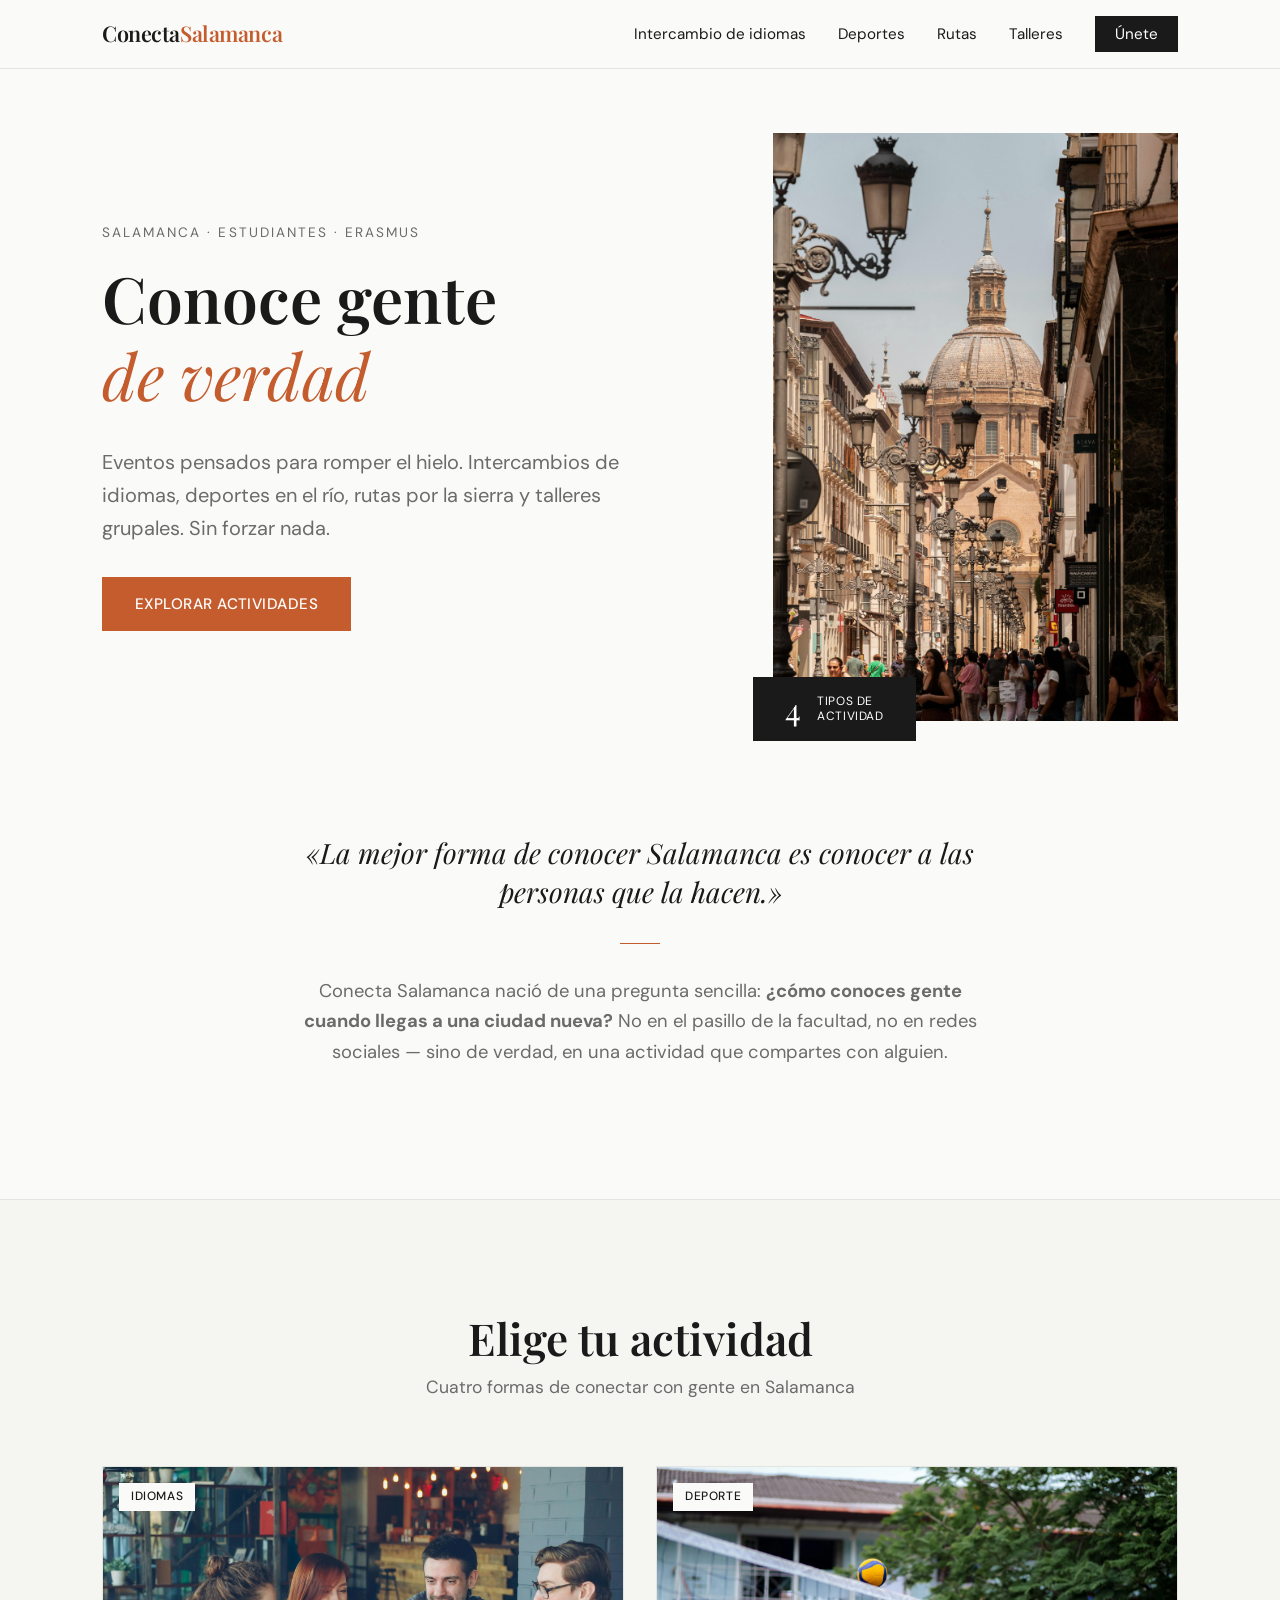
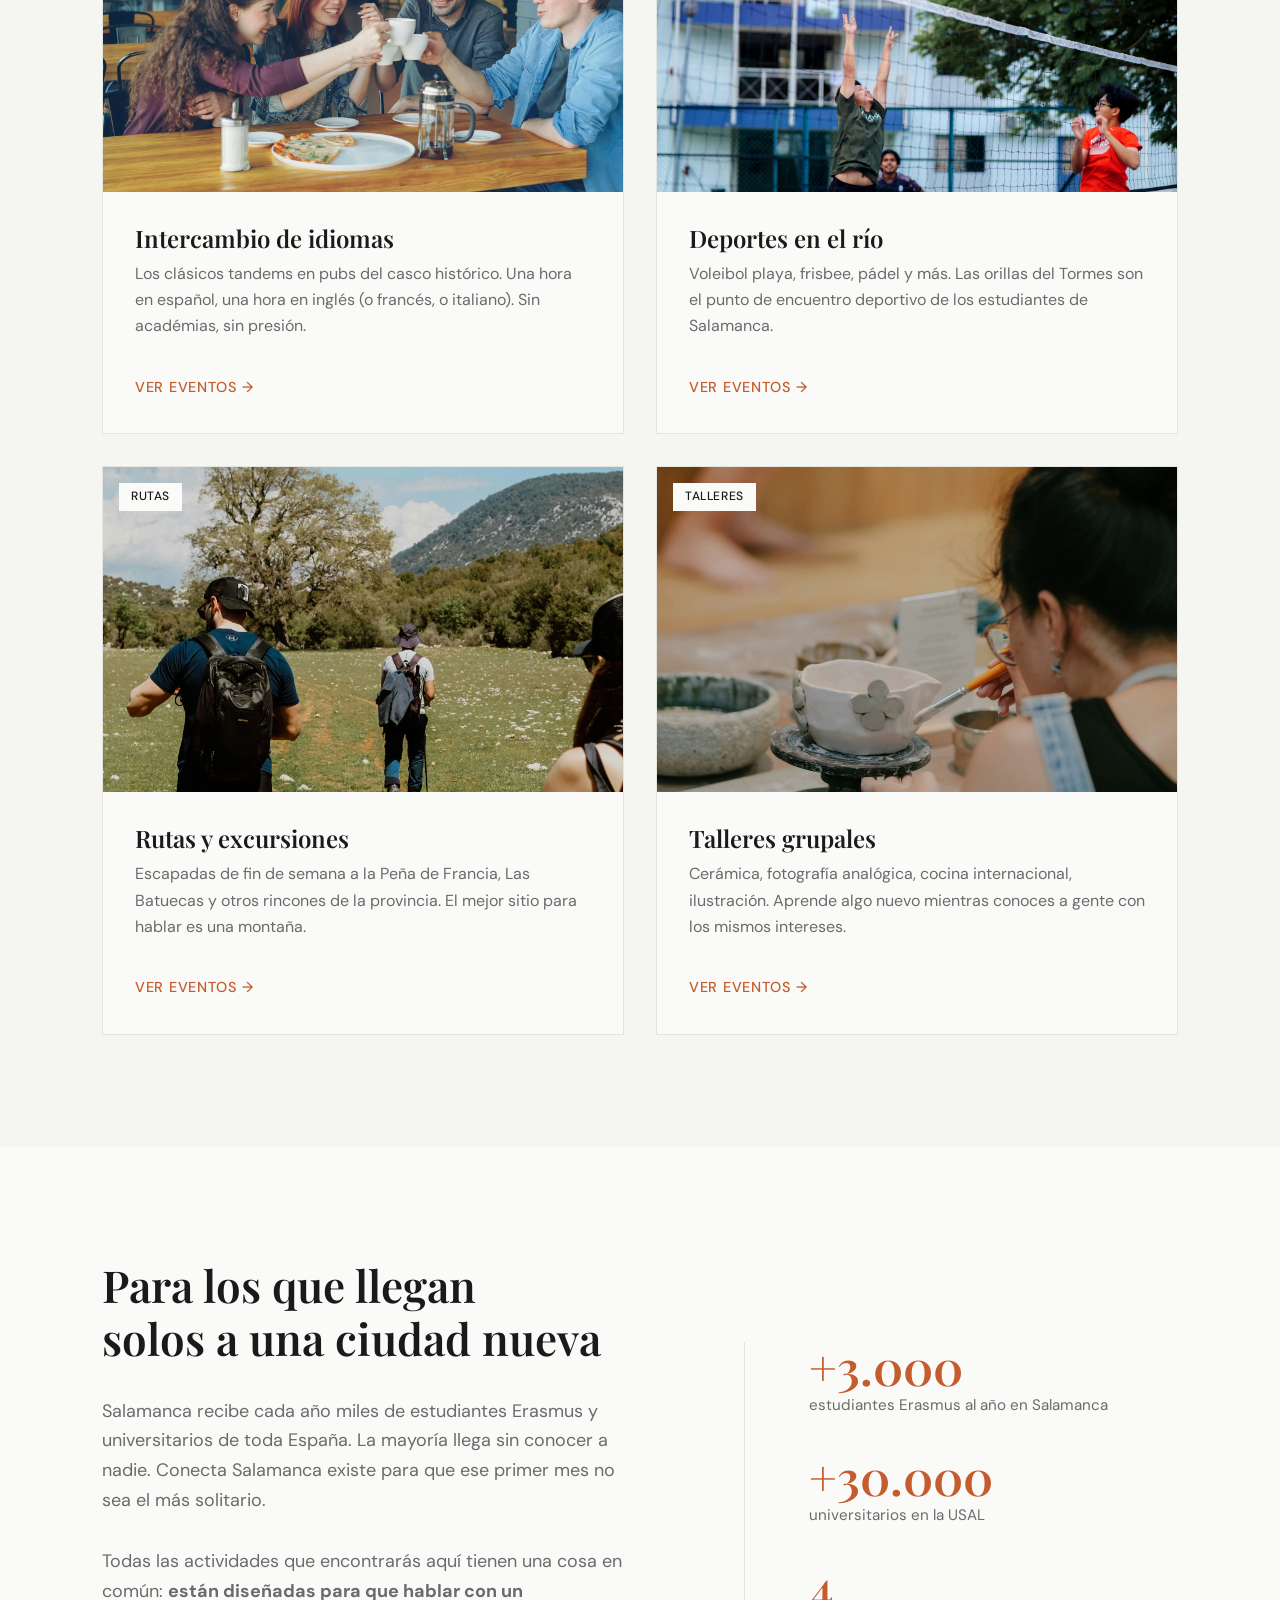
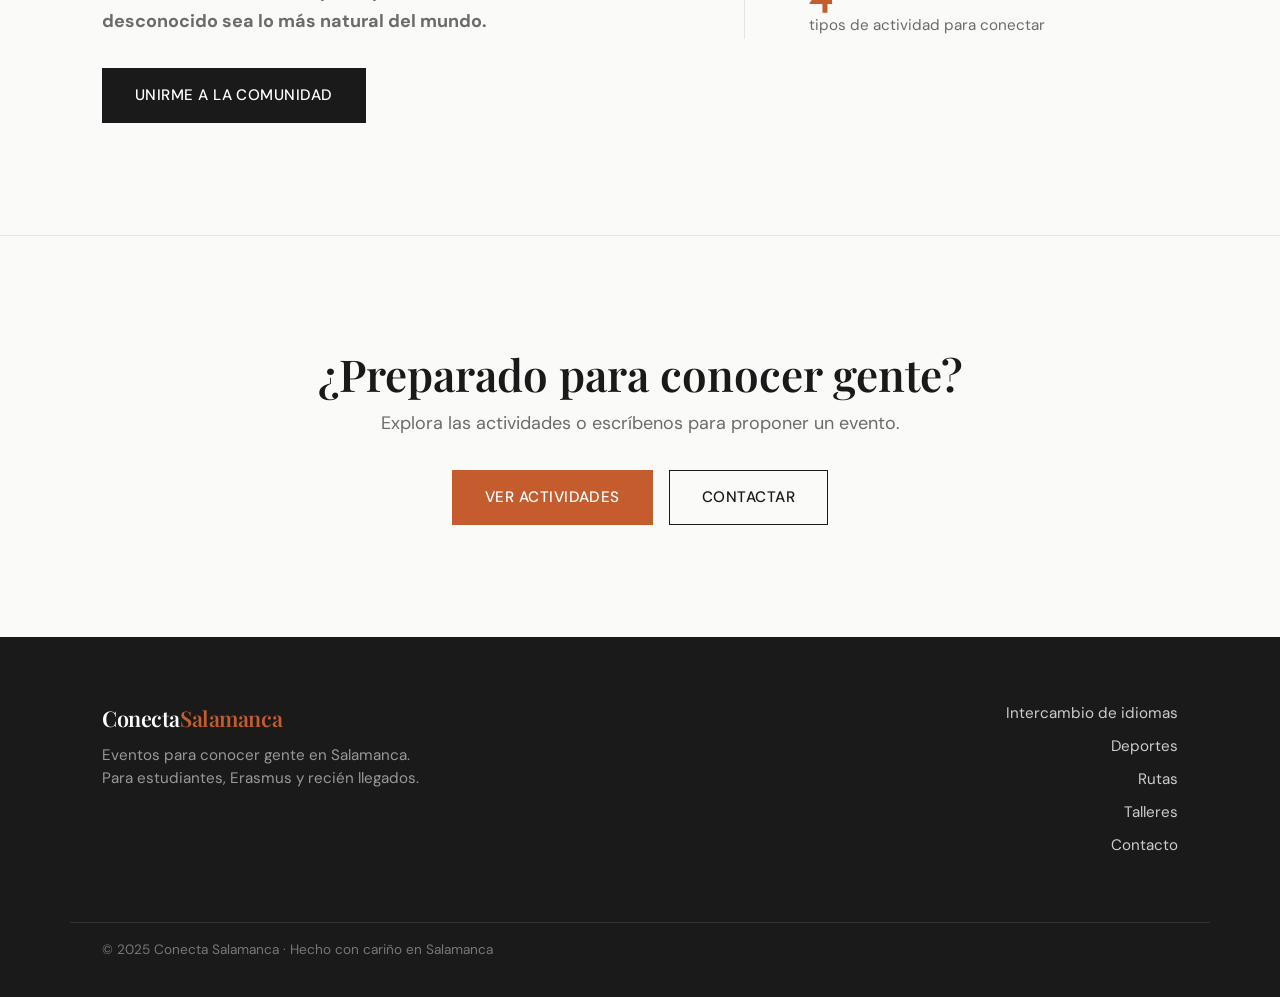
==== index.html @ e55d3baf "dir" ====
<!DOCTYPE html>
<html lang="es">

<head>
    <meta charset="UTF-8" />
    <meta name="viewport" content="width=device-width, initial-scale=1.0" />
    <meta name="description"
        content="Descubre los mejores eventos para conocer gente en Salamanca: intercambios de idiomas, deportes en el río, rutas y talleres grupales. La agenda social para estudiantes y Erasmus." />
    <meta name="keywords"
        content="conocer gente Salamanca, actividades estudiantes Salamanca, eventos Salamanca, Erasmus Salamanca, intercambio idiomas Salamanca" />
    <meta name="author" content="Conecta Salamanca" />
    <meta name="robots" content="index, follow" />

    <!-- Open Graph -->
    <meta property="og:title" content="Conecta Salamanca — Eventos para conocer gente" />
    <meta property="og:description"
        content="La agenda social para estudiantes y Erasmus en Salamanca. Intercambios de idiomas, deportes, rutas y talleres grupales." />
    <meta property="og:type" content="website" />
    <meta property="og:url" content="https://lurperbzik.github.io/conecta-salamanca/" />
    <meta property="og:locale" content="es_ES" />

    <title>Conecta Salamanca — Eventos para conocer gente en Salamanca</title>

    <!-- Fonts -->
    <link rel="preconnect" href="https://fonts.googleapis.com" />
    <link rel="preconnect" href="https://fonts.gstatic.com" crossorigin />
    <link
        href="https://fonts.googleapis.com/css2?family=Playfair+Display:ital,wght@0,400;0,600;1,400&family=DM+Sans:wght@300;400;500&display=swap"
        rel="stylesheet" />

    <link rel="stylesheet" href="css/styles.css" />

    <!-- Schema.org -->
    <script type="application/ld+json">
  {
    "@context": "https://schema.org",
    "@type": "WebSite",
    "name": "Conecta Salamanca",
    "url": "https://lurperbzik.github.io/conecta-salamanca/",
    "description": "Eventos y actividades para conocer gente en Salamanca",
    "inLanguage": "es"
  }
  </script>
</head>

<body>

    <!-- HEADER -->
    <header class="site-header">
        <div class="container header-inner">
            <a href="index.html" class="logo">Conecta<span>Salamanca</span></a>
            <nav class="nav-main" aria-label="Navegación principal">
                <ul>
                    <li><a href="intercambio-idiomas.html">Intercambio de idiomas</a></li>
                    <li><a href="deportes.html">Deportes</a></li>
                    <li><a href="rutas.html">Rutas</a></li>
                    <li><a href="talleres.html">Talleres</a></li>
                    <li><a href="contacto.html" class="nav-cta">Únete</a></li>
                </ul>
            </nav>
            <button class="nav-toggle" aria-label="Abrir menú" aria-expanded="false">
                <span></span><span></span><span></span>
            </button>
        </div>
    </header>

    <main>

        <!-- HERO -->
        <section class="hero">
            <div class="container hero-inner">
                <div class="hero-text">
                    <p class="hero-label">Salamanca · Estudiantes · Erasmus</p>
                    <h1>Conoce gente<br /><em>de verdad</em></h1>
                    <p class="hero-desc">Eventos pensados para romper el hielo. Intercambios de idiomas, deportes en el
                        río, rutas por la sierra y talleres grupales. Sin forzar nada.</p>
                    <a href="#categorias" class="btn-primary">Explorar actividades</a>
                </div>
                <div class="hero-visual">
                    <div class="hero-image-wrap">
                        <img src="img/hero.webp" alt="Estudiantes reunidos en la Plaza Mayor de Salamanca" width="600"
                            height="700" loading="eager" />
                    </div>
                    <div class="hero-badge">
                        <span class="badge-num">4</span>
                        <span class="badge-text">tipos de<br />actividad</span>
                    </div>
                </div>
            </div>
        </section>

        <!-- INTRO -->
        <section class="intro">
            <div class="container intro-inner">
                <p class="intro-quote">«La mejor forma de conocer Salamanca es conocer a las personas que la hacen.»</p>
                <div class="intro-divider"></div>
                <p class="intro-body">Conecta Salamanca nació de una pregunta sencilla: <strong>¿cómo conoces gente
                        cuando llegas a una ciudad nueva?</strong> No en el pasillo de la facultad, no en redes sociales
                    — sino de verdad, en una actividad que compartes con alguien.</p>
            </div>
        </section>

        <!-- CATEGORÍAS -->
        <section class="categorias" id="categorias">
            <div class="container">
                <h2 class="section-title">Elige tu actividad</h2>
                <p class="section-sub">Cuatro formas de conectar con gente en Salamanca</p>

                <div class="cards-grid">

                    <article class="card">
                        <a href="intercambio-idiomas.html" class="card-link">
                            <div class="card-img-wrap">
                                <img src="img/intercambio.webp"
                                    alt="Personas practicando intercambio de idiomas en un pub de Salamanca" width="600"
                                    height="400" loading="lazy" />
                                <span class="card-tag">Idiomas</span>
                            </div>
                            <div class="card-body">
                                <h3>Intercambio de idiomas</h3>
                                <p>Los clásicos tandems en pubs del casco histórico. Una hora en español, una hora en
                                    inglés (o francés, o italiano). Sin académias, sin presión.</p>
                                <span class="card-cta">Ver eventos <span aria-hidden="true">→</span></span>
                            </div>
                        </a>
                    </article>

                    <article class="card">
                        <a href="deportes.html" class="card-link">
                            <div class="card-img-wrap">
                                <img src="img/deportes.webp"
                                    alt="Partido de voleibol en la orilla del río Tormes en Salamanca" width="600"
                                    height="400" loading="lazy" />
                                <span class="card-tag">Deporte</span>
                            </div>
                            <div class="card-body">
                                <h3>Deportes en el río</h3>
                                <p>Voleibol playa, frisbee, pádel y más. Las orillas del Tormes son el punto de
                                    encuentro deportivo de los estudiantes de Salamanca.</p>
                                <span class="card-cta">Ver eventos <span aria-hidden="true">→</span></span>
                            </div>
                        </a>
                    </article>

                    <article class="card">
                        <a href="rutas.html" class="card-link">
                            <div class="card-img-wrap">
                                <img src="img/rutas.webp"
                                    alt="Grupo de estudiantes haciendo senderismo hacia la Peña de Francia desde Salamanca"
                                    width="600" height="400" loading="lazy" />
                                <span class="card-tag">Rutas</span>
                            </div>
                            <div class="card-body">
                                <h3>Rutas y excursiones</h3>
                                <p>Escapadas de fin de semana a la Peña de Francia, Las Batuecas y otros rincones de la
                                    provincia. El mejor sitio para hablar es una montaña.</p>
                                <span class="card-cta">Ver eventos <span aria-hidden="true">→</span></span>
                            </div>
                        </a>
                    </article>

                    <article class="card">
                        <a href="talleres.html" class="card-link">
                            <div class="card-img-wrap">
                                <img src="img/talleres.webp" alt="Taller grupal de cerámica en Salamanca" width="600"
                                    height="400" loading="lazy" />
                                <span class="card-tag">Talleres</span>
                            </div>
                            <div class="card-body">
                                <h3>Talleres grupales</h3>
                                <p>Cerámica, fotografía analógica, cocina internacional, ilustración. Aprende algo nuevo
                                    mientras conoces a gente con los mismos intereses.</p>
                                <span class="card-cta">Ver eventos <span aria-hidden="true">→</span></span>
                            </div>
                        </a>
                    </article>

                </div>
            </div>
        </section>

        <!-- MANIFIESTO -->
        <section class="manifiesto">
            <div class="container manifiesto-inner">
                <div class="manifiesto-text">
                    <h2>Para los que llegan<br />solos a una ciudad nueva</h2>
                    <p>Salamanca recibe cada año miles de estudiantes Erasmus y universitarios de toda España. La
                        mayoría llega sin conocer a nadie. Conecta Salamanca existe para que ese primer mes no sea el
                        más solitario.</p>
                    <p>Todas las actividades que encontrarás aquí tienen una cosa en común: <strong>están diseñadas para
                            que hablar con un desconocido sea lo más natural del mundo.</strong></p>
                    <a href="contacto.html" class="btn-secondary">Unirme a la comunidad</a>
                </div>
                <div class="manifiesto-nums">
                    <div class="stat">
                        <span class="stat-num">+3.000</span>
                        <span class="stat-label">estudiantes Erasmus al año en Salamanca</span>
                    </div>
                    <div class="stat">
                        <span class="stat-num">+30.000</span>
                        <span class="stat-label">universitarios en la USAL</span>
                    </div>
                    <div class="stat">
                        <span class="stat-num">4</span>
                        <span class="stat-label">tipos de actividad para conectar</span>
                    </div>
                </div>
            </div>
        </section>

        <!-- CTA FINAL -->
        <section class="cta-final">
            <div class="container cta-inner">
                <h2>¿Preparado para conocer gente?</h2>
                <p>Explora las actividades o escríbenos para proponer un evento.</p>
                <div class="cta-btns">
                    <a href="#categorias" class="btn-primary">Ver actividades</a>
                    <a href="contacto.html" class="btn-outline">Contactar</a>
                </div>
            </div>
        </section>

    </main>

    <!-- FOOTER -->
    <footer class="site-footer">
        <div class="container footer-inner">
            <div class="footer-brand">
                <a href="index.html" class="logo">Conecta<span>Salamanca</span></a>
                <p>Eventos para conocer gente en Salamanca.<br />Para estudiantes, Erasmus y recién llegados.</p>
            </div>
            <nav class="footer-nav" aria-label="Navegación del pie de página">
                <ul>
                    <li><a href="intercambio-idiomas.html">Intercambio de idiomas</a></li>
                    <li><a href="deportes.html">Deportes</a></li>
                    <li><a href="rutas.html">Rutas</a></li>
                    <li><a href="talleres.html">Talleres</a></li>
                    <li><a href="contacto.html">Contacto</a></li>
                </ul>
            </nav>
        </div>
        <div class="footer-bottom">
            <div class="container">
                <p>© 2025 Conecta Salamanca · Hecho con cariño en Salamanca</p>
            </div>
        </div>
    </footer>

    <script>
        const toggle = document.querySelector('.nav-toggle');
        const nav = document.querySelector('.nav-main');
        toggle.addEventListener('click', () => {
            const expanded = toggle.getAttribute('aria-expanded') === 'true';
            toggle.setAttribute('aria-expanded', !expanded);
            nav.classList.toggle('nav-open');
        });
    </script>

</body>

</html>
---- css/styles.css ----
/* ==========================================================================
   1. VARIABLES Y CONFIGURACIÓN DE FUENTES
   ========================================================================== */
:root {
    /* Paleta de colores */
    --color-bg: #FAFAF8;
    /* Blanco roto cálido */
    --color-accent: #C45C2E;
    /* Terracota (Piedra de Salamanca) */
    --color-accent-dark: #A14620;
    /* Terracota oscuro para estados hover */
    --color-text-main: #1A1A1A;
    /* Negro suave de alta legibilidad */
    --color-text-muted: #6B6B6B;
    /* Gris editorial para subtextos y fechas */
    --color-border: #E5E5E0;
    /* Líneas de separación sutiles */
    --color-white: #FFFFFF;

    /* Fuentes */
    --font-title: 'Playfair Display', Georgia, serif;
    --font-body: 'DM Sans', sans-serif;

    /* Maquetación y Espaciados */
    --max-width: 1140px;
    --space-xs: 0.5rem;
    --space-sm: 1rem;
    --space-md: 2rem;
    --space-lg: 4rem;
    --space-xl: 7rem;
}

/* ==========================================================================
   2. RESET Y ESTILOS BASE (Mucha atención al espacio en blanco)
   ========================================================================== */
*,
*::before,
*::after {
    box-sizing: border-box;
    margin: 0;
    padding: 0;
}

html {
    scroll-behavior: smooth;
    -webkit-text-size-adjust: 100%;
}

body {
    background-color: var(--color-bg);
    color: var(--color-text-main);
    font-family: var(--font-body);
    font-size: 1.125rem;
    /* 18px para lectura reposada */
    line-height: 1.65;
    text-rendering: optimizeLegibility;
    -webkit-font-smoothing: antialiased;
}

/* Tipografías Editoriales */
h1,
h2,
h3,
h4 {
    font-family: var(--font-title);
    font-weight: 600;
    line-height: 1.2;
    color: var(--color-text-main);
}

h1 {
    font-size: clamp(2.5rem, 6vw, 4rem);
}

h2 {
    font-size: clamp(2rem, 4vw, 2.75rem);
}

h3 {
    font-size: 1.5rem;
}

p {
    margin-bottom: 1.25rem;
}

a {
    color: inherit;
    text-decoration: none;
    transition: color 0.25s ease, border-color 0.25s ease, background-color 0.25s ease;
}

img {
    max-width: 100%;
    height: auto;
    display: block;
}

/* Contenedor Global */
.container {
    width: 100%;
    max-width: var(--max-width);
    margin-left: auto;
    margin-right: auto;
    padding-left: var(--space-md);
    padding-right: var(--space-md);
}

/* ==========================================================================
   3. COMPONENTES COMUNES (Botones sin estridencias)
   ========================================================================== */
.btn-primary,
.btn-secondary,
.btn-outline {
    display: inline-block;
    font-weight: 500;
    padding: 0.85rem 2rem;
    font-size: 0.95rem;
    letter-spacing: 0.03em;
    text-transform: uppercase;
    border: 1px solid transparent;
}

.btn-primary {
    background-color: var(--color-accent);
    color: var(--color-white);
}

.btn-primary:hover {
    background-color: var(--color-accent-dark);
}

.btn-secondary {
    background-color: var(--color-text-main);
    color: var(--color-white);
}

.btn-secondary:hover {
    background-color: #333333;
}

.btn-outline {
    border-color: var(--color-text-main);
    color: var(--color-text-main);
}

.btn-outline:hover {
    background-color: var(--color-text-main);
    color: var(--color-white);
}

/* ==========================================================================
   4. HEADER & NAVEGACIÓN
   ========================================================================== */
.site-header {
    border-bottom: 1px solid var(--color-border);
    background-color: var(--color-bg);
    position: sticky;
    top: 0;
    z-index: 100;
}

.header-inner {
    display: flex;
    justify-content: space-between;
    align-items: center;
    padding-top: var(--space-sm);
    padding-bottom: var(--space-sm);
}

.logo {
    font-family: var(--font-title);
    font-size: 1.35rem;
    font-weight: 600;
    letter-spacing: -0.02em;
}

.logo span {
    color: var(--color-accent);
}

.nav-main ul {
    list-style: none;
    display: flex;
    align-items: center;
    gap: var(--space-md);
}

.nav-main a {
    font-size: 0.95rem;
    font-weight: 400;
}

.nav-main a:hover {
    color: var(--color-accent);
}

.nav-main .nav-cta {
    background-color: var(--color-text-main);
    color: var(--color-white);
    padding: 0.5rem 1.25rem;
}

.nav-main .nav-cta:hover {
    background-color: var(--color-accent);
    color: var(--color-white);
}

/* Botón menú móvil (Oculto en desktop) */
.nav-toggle {
    display: none;
    background: none;
    border: none;
    cursor: pointer;
    flex-direction: column;
    gap: 5px;
    padding: 0.5rem;
}

.nav-toggle span {
    display: block;
    width: 22px;
    height: 2px;
    background-color: var(--color-text-main);
    transition: transform 0.3s ease, opacity 0.3s ease;
}

/* ==========================================================================
   5. SECCIÓN HERO
   ========================================================================== */
.hero {
    padding-top: var(--space-lg);
    padding-bottom: var(--space-xl);
}

.hero-inner {
    display: grid;
    grid-template-columns: 1.2fr 0.8fr;
    gap: var(--space-lg);
    align-items: center;
}

.hero-label {
    font-size: 0.85rem;
    text-transform: uppercase;
    letter-spacing: 0.15em;
    color: var(--color-text-muted);
    margin-bottom: var(--space-sm);
}

.hero h1 em {
    font-style: italic;
    font-weight: 400;
    color: var(--color-accent);
}

.hero-desc {
    font-size: 1.25rem;
    color: var(--color-text-muted);
    margin-top: var(--space-md);
    margin-bottom: var(--space-md);
    max-width: 520px;
}

.hero-visual {
    position: relative;
}

.hero-image-wrap {
    overflow: hidden;
    background-color: var(--color-border);
}

.hero-image-wrap img {
    width: 100%;
    object-fit: cover;
    filter: grayscale(15%);
    /* Look editorial atenuado */
}

/* Insignia sobria sin bordes gigantes redondos */
.hero-badge {
    position: absolute;
    bottom: -20px;
    left: -20px;
    background-color: var(--color-text-main);
    color: var(--color-white);
    padding: var(--space-sm) var(--space-md);
    display: flex;
    align-items: center;
    gap: var(--space-sm);
}

.badge-num {
    font-family: var(--font-title);
    font-size: 2rem;
    line-height: 1;
}

.badge-text {
    font-size: 0.75rem;
    text-transform: uppercase;
    letter-spacing: 0.05em;
    line-height: 1.2;
}

/* ==========================================================================
   6. SECCIÓN INTRO
   ========================================================================== */
.intro {
    padding-bottom: var(--space-xl);
    border-bottom: 1px solid var(--color-border);
}

.intro-inner {
    max-width: 750px;
    text-align: center;
}

.intro-quote {
    font-family: var(--font-title);
    font-size: 1.75rem;
    font-style: italic;
    color: var(--color-text-main);
    line-height: 1.4;
}

.intro-divider {
    width: 40px;
    height: 1px;
    background-color: var(--color-accent);
    margin: var(--space-md) auto;
}

.intro-body {
    font-size: 1.15rem;
    color: var(--color-text-muted);
}

/* ==========================================================================
   7. SECCIÓN CATEGORÍAS (Grilla sin sombras, pura geometría)
   ========================================================================== */
.categorias {
    padding-top: var(--space-xl);
    padding-bottom: var(--space-xl);
    background-color: #F5F5F2;
    /* Ligera variación del blanco roto */
}

.section-title {
    text-align: center;
    margin-bottom: var(--space-xs);
}

.section-sub {
    text-align: center;
    color: var(--color-text-muted);
    font-size: 1.1rem;
    margin-bottom: var(--space-lg);
}

.cards-grid {
    display: grid;
    grid-template-columns: repeat(2, 1fr);
    gap: var(--space-md);
}

.card {
    background-color: var(--color-bg);
    border: 1px solid var(--color-border);
}

.card-link {
    display: block;
}

.card-img-wrap {
    position: relative;
    overflow: hidden;
    aspect-ratio: 16 / 10;
}

.card-img-wrap img {
    width: 100%;
    height: 100%;
    object-fit: cover;
    transition: transform 0.5s ease;
}

/* Efecto hover elegante: zoom sutil a la fotografía */
.card:hover .card-img-wrap img {
    transform: scale(1.03);
}

.card-tag {
    position: absolute;
    top: var(--space-sm);
    left: var(--space-sm);
    background-color: var(--color-bg);
    font-size: 0.75rem;
    text-transform: uppercase;
    letter-spacing: 0.05em;
    padding: 0.25rem 0.75rem;
    font-weight: 500;
}

.card-body {
    padding: var(--space-md);
}

.card-body h3 {
    margin-bottom: var(--space-xs);
}

.card-body p {
    color: var(--color-text-muted);
    font-size: 1rem;
    margin-bottom: var(--space-md);
    min-height: 75px;
    /* Mantiene alineación */
}

.card-cta {
    font-size: 0.9rem;
    text-transform: uppercase;
    font-weight: 500;
    letter-spacing: 0.05em;
    color: var(--color-accent);
}

.card:hover .card-cta {
    color: var(--color-text-main);
}

/* ==========================================================================
   8. SECCIÓN MANIFIESTO
   ========================================================================== */
.manifiesto {
    padding-top: var(--space-xl);
    padding-bottom: var(--space-xl);
    border-bottom: 1px solid var(--color-border);
}

.manifiesto-inner {
    display: grid;
    grid-template-columns: 1.1fr 0.9fr;
    gap: var(--space-xl);
    align-items: center;
}

.manifiesto-text h2 {
    margin-bottom: var(--space-md);
}

.manifiesto-text p {
    color: var(--color-text-muted);
    margin-bottom: var(--space-md);
}

.manifiesto-nums {
    display: flex;
    flex-direction: column;
    gap: var(--space-md);
    border-left: 1px solid var(--color-border);
    padding-left: var(--space-lg);
}

.stat-num {
    display: block;
    font-family: var(--font-title);
    font-size: 3rem;
    line-height: 1;
    color: var(--color-accent);
    font-weight: 600;
}

.stat-label {
    font-size: 0.95rem;
    color: var(--color-text-muted);
}

/* ==========================================================================
   9. CTA FINAL
   ========================================================================== */
.cta-final {
    padding-top: var(--space-xl);
    padding-bottom: var(--space-xl);
    text-align: center;
}

.cta-inner h2 {
    margin-bottom: var(--space-xs);
}

.cta-inner p {
    color: var(--color-text-muted);
    margin-bottom: var(--space-md);
}

.cta-btns {
    display: flex;
    justify-content: center;
    gap: var(--space-sm);
}

/* ==========================================================================
   10. PIE DE PÁGINA (FOOTER)
   ========================================================================== */
.site-footer {
    background-color: var(--color-text-main);
    color: #CDCDCD;
    padding-top: var(--space-lg);
    font-size: 0.95rem;
}

.site-footer .logo {
    color: var(--color-white);
    margin-bottom: var(--space-xs);
    display: inline-block;
}

.footer-inner {
    display: flex;
    justify-content: space-between;
    padding-bottom: var(--space-lg);
    border-bottom: 1px solid #333333;
}

.footer-brand p {
    line-height: 1.5;
    color: #999999;
}

.footer-nav ul {
    list-style: none;
    display: flex;
    flex-direction: column;
    gap: var(--space-xs);
    text-align: right;
}

.footer-nav a:hover {
    color: var(--color-white);
}

.footer-bottom {
    padding-top: var(--space-sm);
    padding-bottom: var(--space-sm);
    font-size: 0.85rem;
    color: #777777;
}

/* ==========================================================================
   11. MEDIA QUERIES (Diseño Responsive Impecable)
   ========================================================================== */

@media (max-width: 960px) {
    :root {
        --space-xl: 4rem;
    }

    .hero-inner,
    .manifiesto-inner {
        grid-template-columns: 1fr;
        gap: var(--space-md);
    }

    .hero-visual {
        order: -1;
        /* La foto pasa arriba en tablet/móvil */
        max-width: 500px;
        margin: 0 auto;
    }

    .manifiesto-nums {
        border-left: none;
        border-top: 1px solid var(--color-border);
        padding-left: 0;
        padding-top: var(--space-md);
        flex-direction: row;
        flex-wrap: wrap;
        justify-content: space-between;
    }
}

@media (max-width: 768px) {

    /* Menú móvil funcional */
    .nav-toggle {
        display: flex;
    }

    .nav-main {
        position: absolute;
        top: 100%;
        left: 0;
        width: 100%;
        background-color: var(--color-bg);
        border-bottom: 1px solid var(--color-border);
        padding: var(--space-md);
        display: none;
    }

    .nav-main ul {
        flex-direction: column;
        gap: var(--space-sm);
        text-align: center;
    }

    .nav-main .nav-cta {
        display: inline-block;
        width: 100%;
    }

    /* Clase activa que inyectará el script JS */
    .nav-main.nav-open {
        display: block;
    }

    /* Grilla de actividades pasa a 1 columna */
    .cards-grid {
        grid-template-columns: 1fr;
    }

    .footer-inner {
        flex-direction: column;
        gap: var(--space-md);
    }

    .footer-nav ul {
        text-align: left;
    }
}
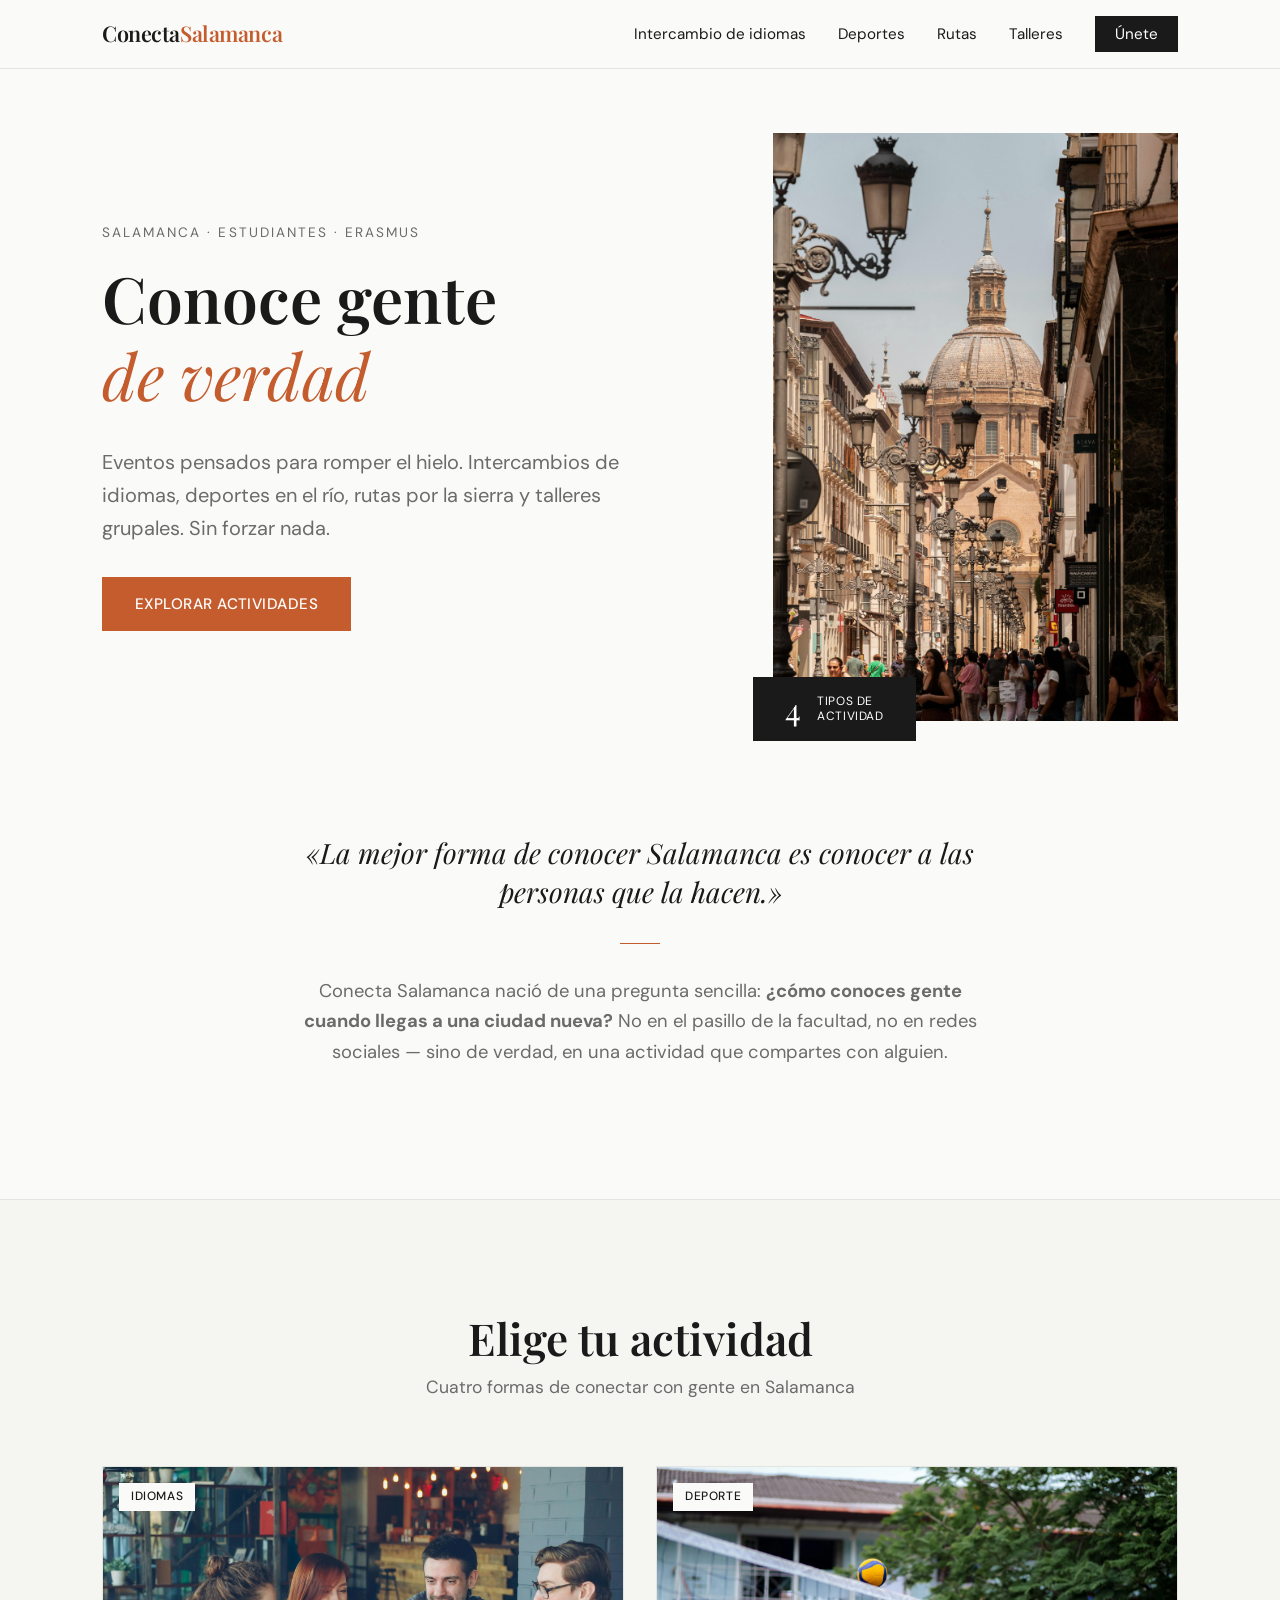
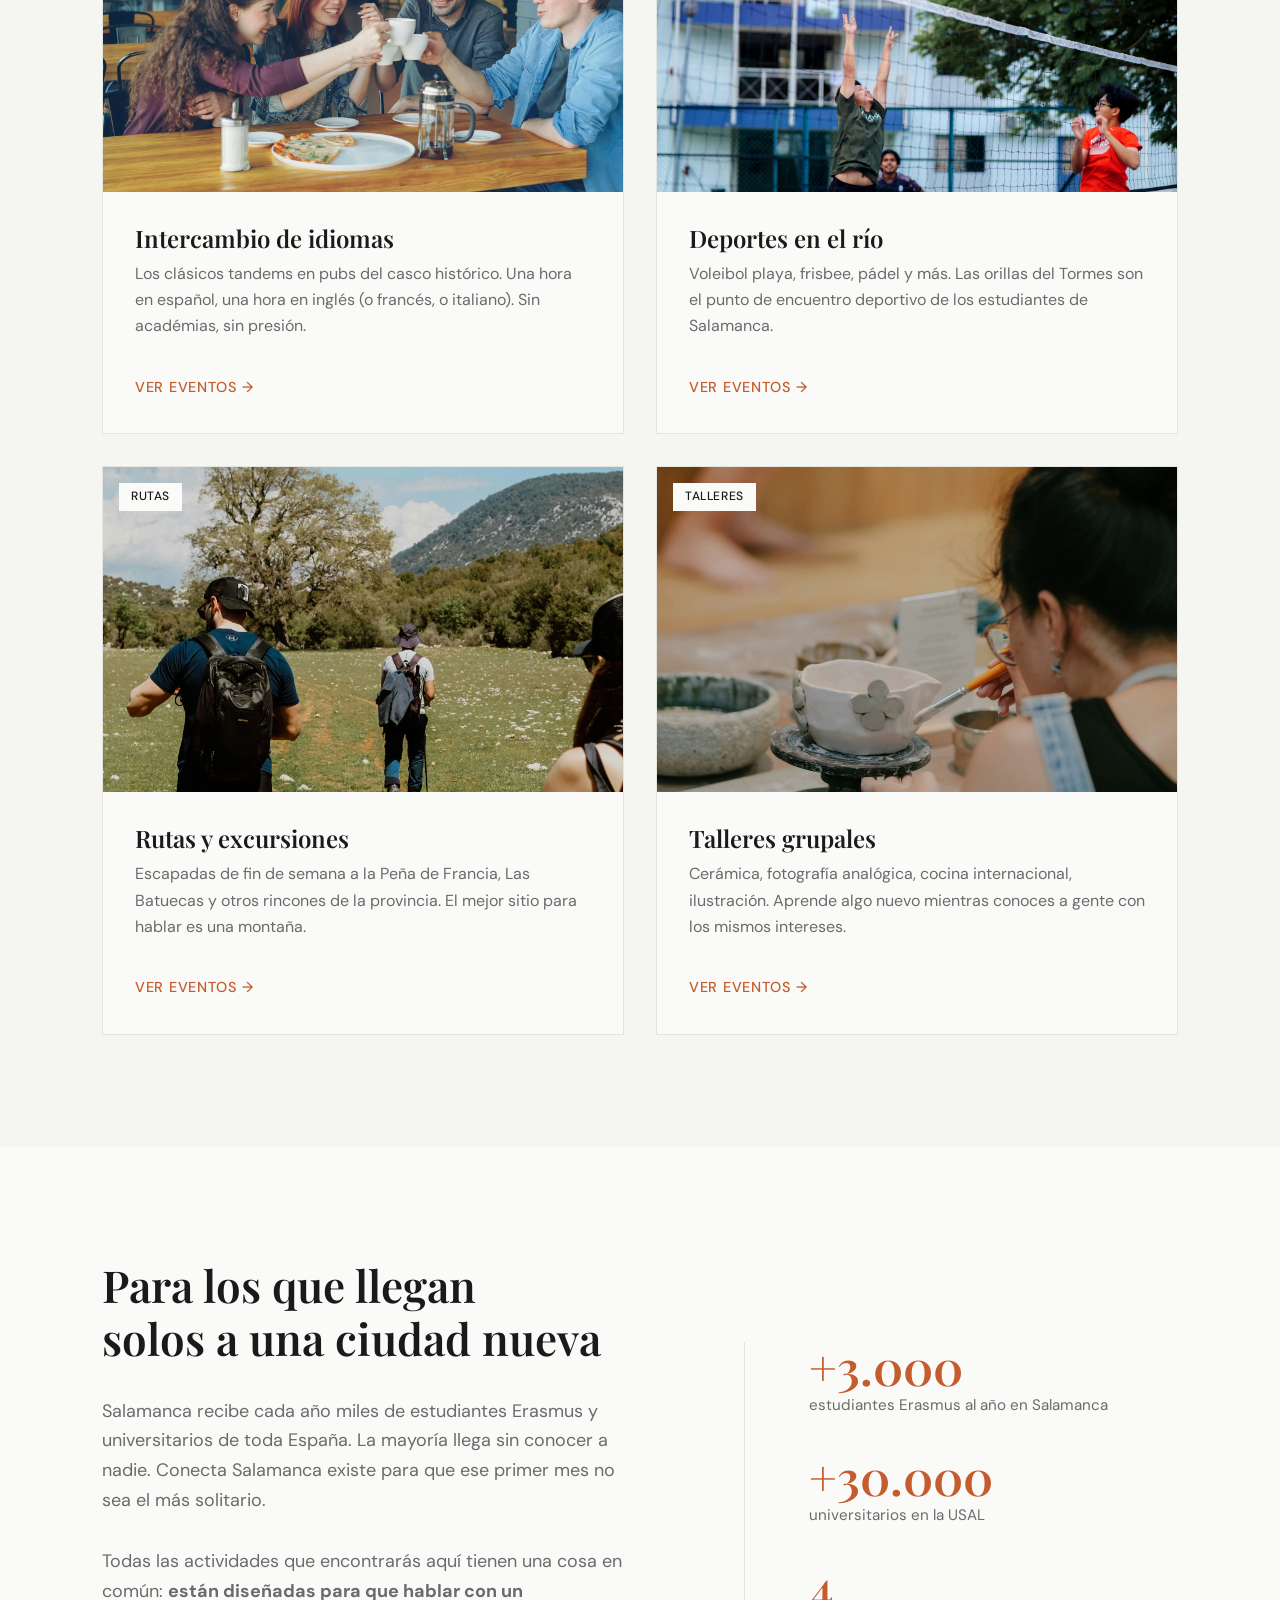
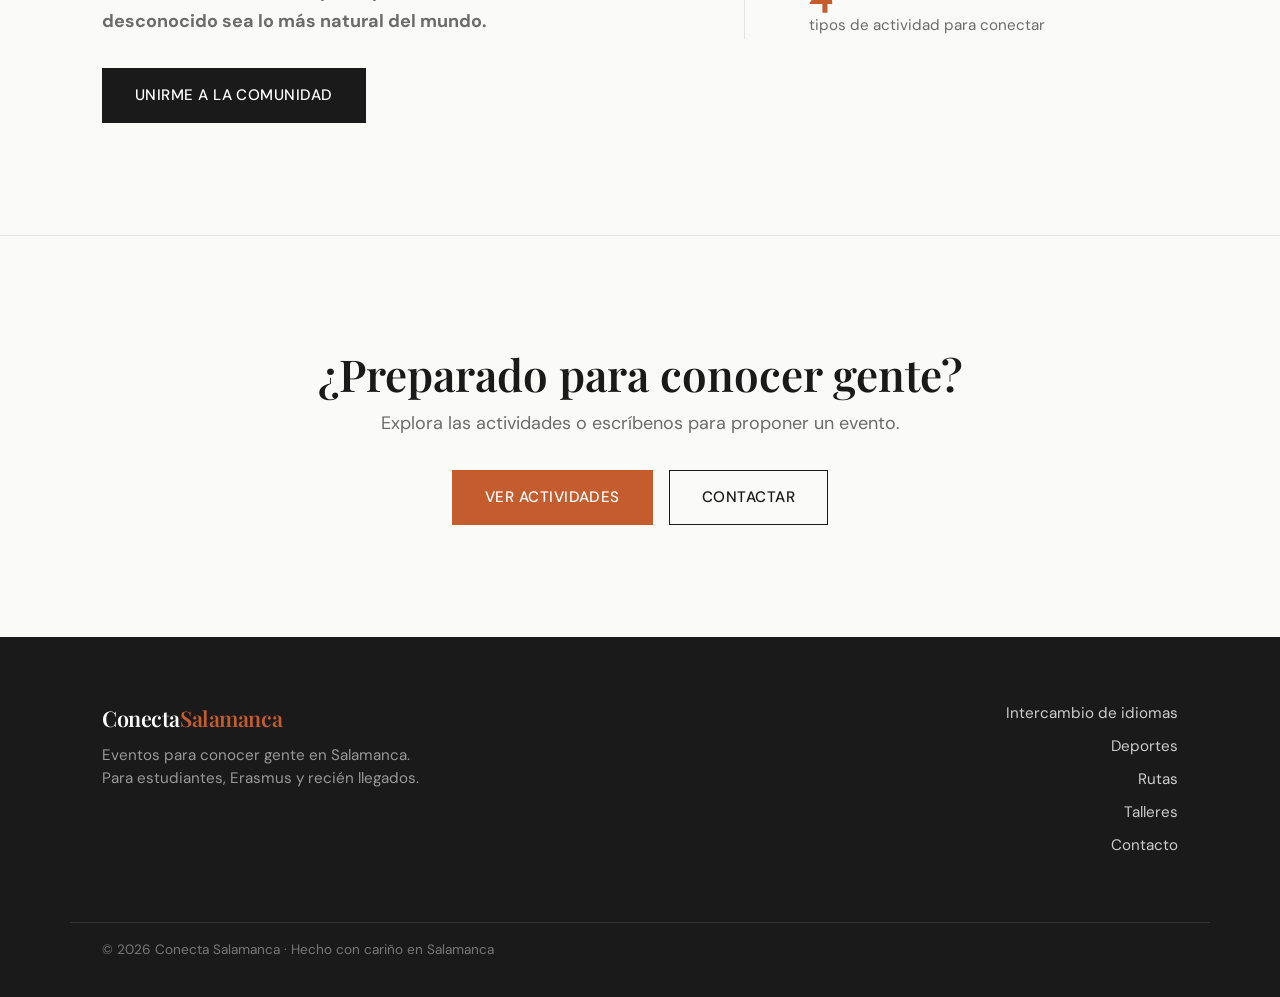
==== commit 97036b6d: "secciones" ====
--- a/index.html
+++ b/index.html
@@ -241,7 +241,7 @@
         </div>
         <div class="footer-bottom">
             <div class="container">
-                <p>© 2025 Conecta Salamanca · Hecho con cariño en Salamanca</p>
+                <p>© 2026 Conecta Salamanca · Hecho con cariño en Salamanca</p>
             </div>
         </div>
     </footer>
